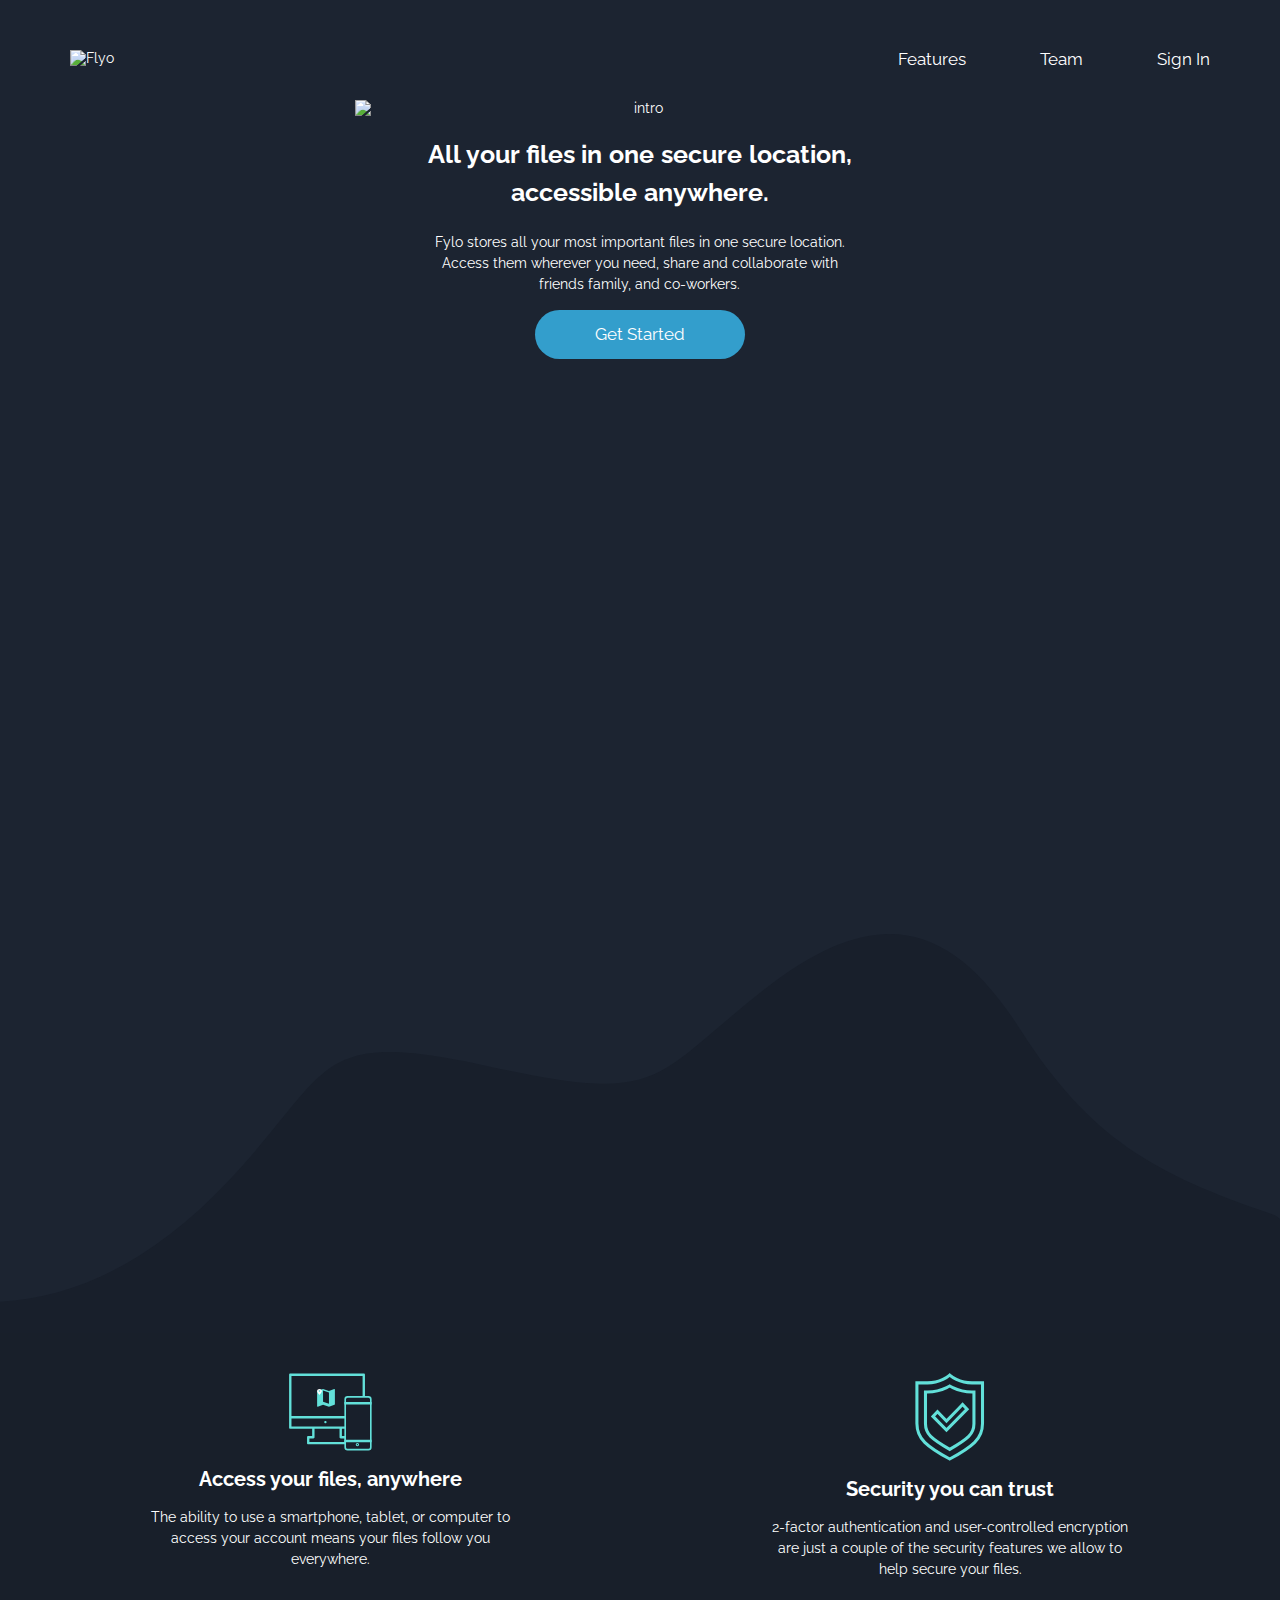
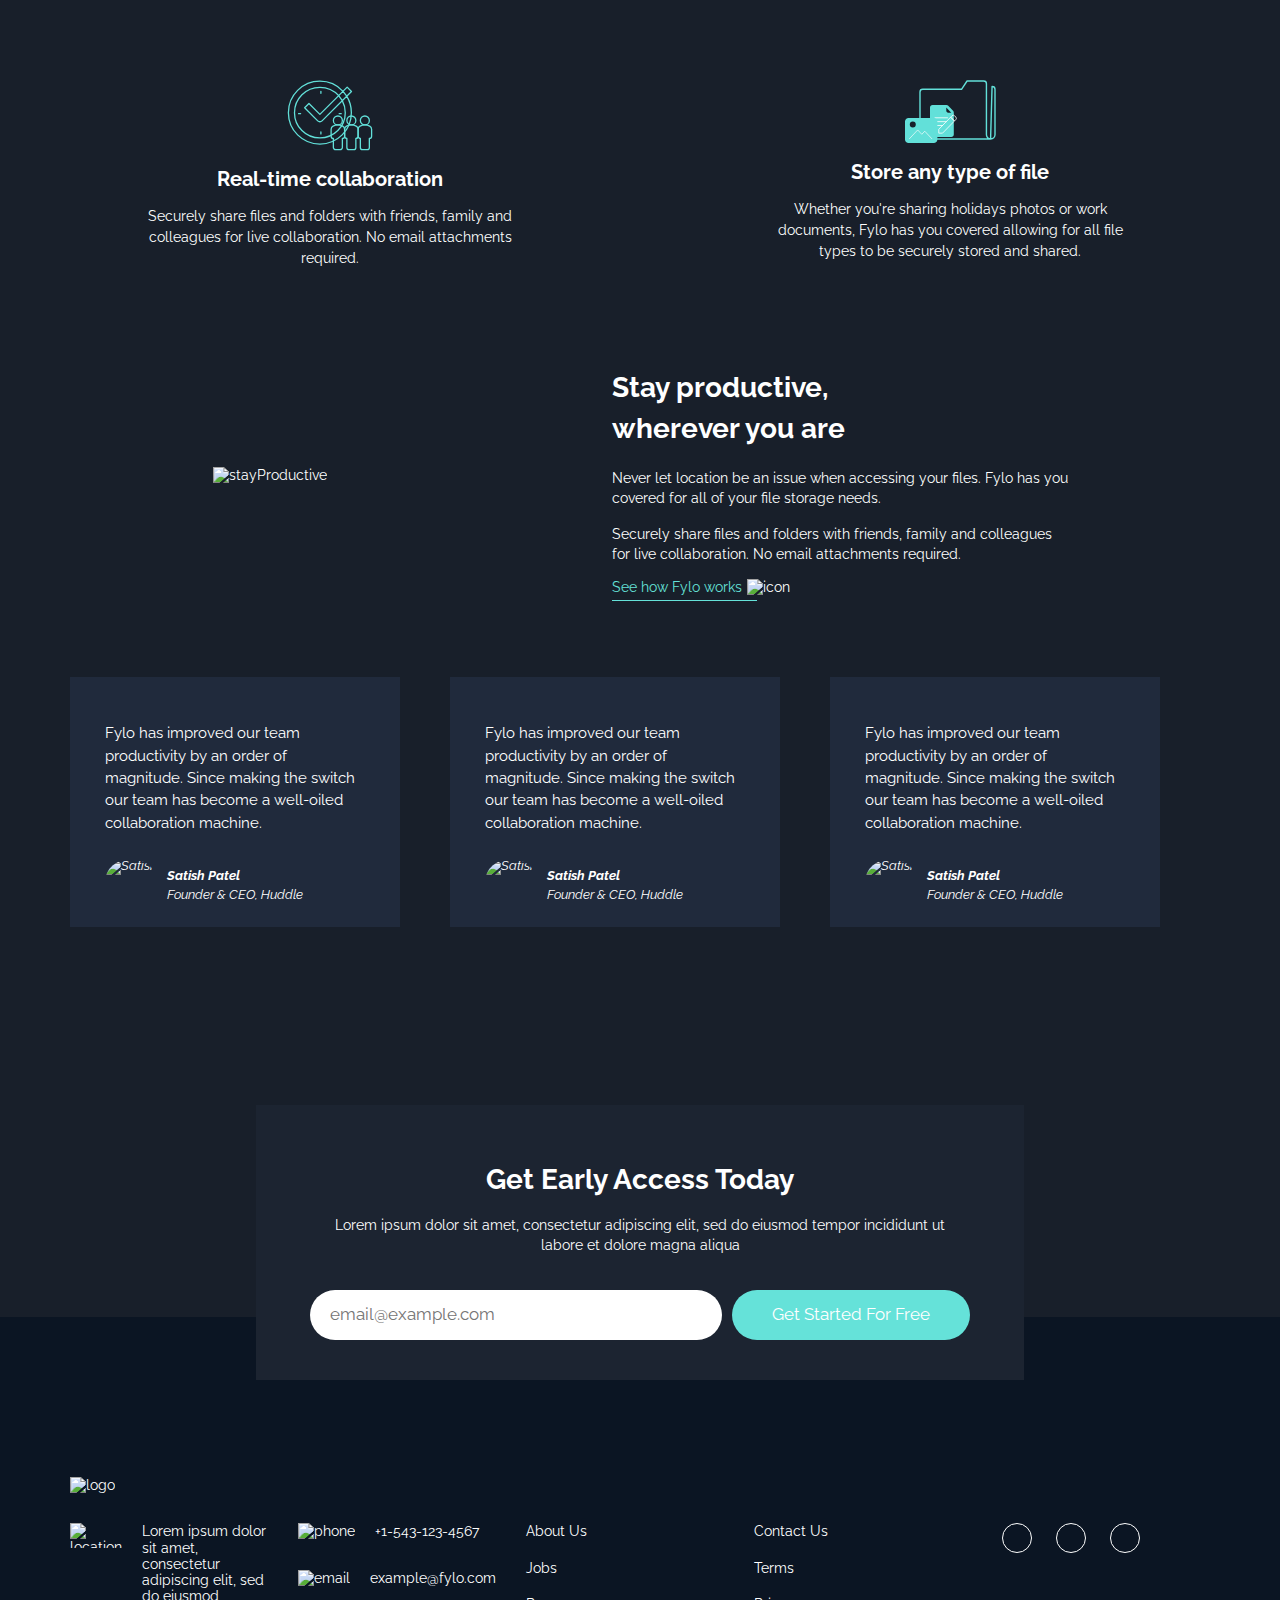
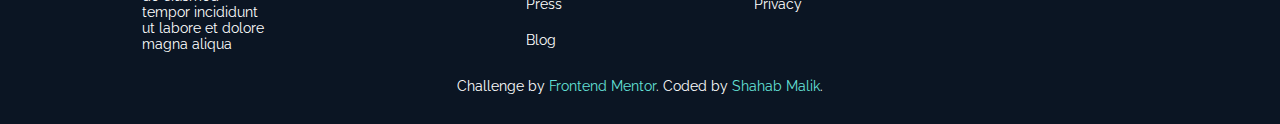
==== index.html @ 3b9532cc "Finalized" ====
<!DOCTYPE html>
<html lang="en">

<head>
    <meta charset="UTF-8">
    <meta http-equiv="X-UA-Compatible" content="IE=edge">
    <meta name="viewport" content="width=device-width, initial-scale=1.0">
    <!-- Css Files -->
    <link rel="stylesheet" href="Resources/css/style.css">
    <link rel="stylesheet" href="Vendors/css/normalize.css">
    <link rel="stylesheet" href="Resources/css/quries.css">
    <!-- Css Files -->

    <!-- Google Fonts  -->
    <link rel="preconnect" href="https://fonts.googleapis.com">
    <link rel="preconnect" href="https://fonts.gstatic.com" crossorigin>
    <link href="https://fonts.googleapis.com/css2?family=Raleway:wght@400;700&display=swap" rel="stylesheet">
    <!-- Google Fonts -->
    <!-- Favicon -->
    <link rel="icon" type="image/png" sizes="32x32" href="Resources/images/favicon-32x32.png">
    <!-- Favicon -->
    <link rel="stylesheet" href="https://use.fontawesome.com/releases/v5.15.4/css/all.css" integrity="sha384-DyZ88mC6Up2uqS4h/KRgHuoeGwBcD4Ng9SiP4dIRy0EXTlnuz47vAwmeGwVChigm" crossorigin="anonymous">
    <title>Flyo</title>
</head>

<body>
    <header>
        <div class="row">
            <div class="logo">
                <img src="resources/images/logo.svg" alt="Flyo">
            </div>
            <nav>
                <ul class="main-nav">
                    <li>
                        <a href="#">Features</a>
                    </li>
                    <li>
                        <a href="#">Team</a>
                    </li>
                    <li>
                        <a href="#"> Sign In</a>
                    </li>
                </ul>
            </nav>


        </div>

    </header>
    <section class="hero">
        <div class="row">
            <div class="hero-textbox">

                <img src="resources/images/illustration-intro.png" alt="intro">


                <h2>
                    All your files in one secure location, accessible anywhere.
                </h2>
                <p class="header-para">
                    Fylo stores all your most important files in one secure location. Access them wherever you need, share and collaborate with friends family, and co-workers.
                </p>
                <button>Get Started</button>

            </div>
        </div>
    </section>
    <section class="features-section">
        <div class="row">
            <div class="main">
                <div class="features">
                    <img src="Resources/images/icon-access-anywhere.svg" alt="feature 1" class="feature-images">
                    <h3>
                        Access your files, anywhere
                    </h3>
                    <p>The ability to use a smartphone, tablet, or computer to access your account means your files follow you everywhere.</p>
                </div>
                <div class="features">
                    <img src="Resources/images/icon-security.svg" alt="feature 2" class="feature-images">
                    <h3>
                        Security you can trust
                    </h3>
                    <p>2-factor authentication and user-controlled encryption are just a couple of the security features we allow to help secure your files.</p>
                </div>
                <div class="features">
                    <img src="Resources/images/icon-collaboration.svg" alt="feature 3" class="feature-images">
                    <h3>

                        Real-time collaboration

                    </h3>
                    <p>Securely share files and folders with friends, family and colleagues for live collaboration. No email attachments required.</p>
                </div>
                <div class="features">
                    <img src="Resources/images/icon-any-file.svg" alt="feature 4" class="feature-images">
                    <h3>
                        Store any type of file
                    </h3>
                    <p> Whether you're sharing holidays photos or work documents, Fylo has you covered allowing for all file types to be securely stored and shared.</p>
                </div>
            </div>
        </div>
    </section>
    <section class="stay-productive">
        <div class="row">
            <div class="flex-container">
                <div class="img-container">
                    <img src="resources/images/illustration-stay-productive.png" alt="stayProductive" class="img-productive">
                </div>
                <div class="content-container">
                    <h1>Stay productive, wherever you are</h1>
                    <p class="para-1"> Never let location be an issue when accessing your files. Fylo has you covered for all of your file storage needs.</p>
                    <p class="para-2">
                        Securely share files and folders with friends, family and colleagues for live collaboration. No email attachments required.
                    </p>
                    <div class="anchor">
                        <a href="#">See how Fylo works</a><img src="resources/images/icon-arrow.svg" alt="icon">
                    </div>

                </div>
            </div>
        </div>
    </section>
    <section class="testimonial">
        <div class="row">
            <img src="resources/images/bg-quotes.png" alt="quotation">
            <div class="card-container">

                <div class="card">
                    <blockquote>
                        Fylo has improved our team productivity by an order of magnitude. Since making the switch our team has become a well-oiled collaboration machine.
                    </blockquote>

                    <cite>
                    <!-- <cite><img src="resources/images/profile-1.jpg" alt="Satish"><h4>Satish Patel</h4><p> Founder & CEO, Huddle</p></cite> -->
                    <img src="resources/images/profile-1.jpg" alt="Satish">
                    <div class="customer-info">
                        <h4>Satish Patel</h4>
                        <p> Founder & CEO, Huddle</p>


                    </div>
                    </cite>
                </div>
                <div class="card">
                    <blockquote>
                        Fylo has improved our team productivity by an order of magnitude. Since making the switch our team has become a well-oiled collaboration machine.
                    </blockquote>

                    <cite>
                    <!-- <cite><img src="resources/images/profile-1.jpg" alt="Satish"><h4>Satish Patel</h4><p> Founder & CEO, Huddle</p></cite> -->
                    <img src="resources/images/profile-1.jpg" alt="Satish">
                    <div class="customer-info">
                        <h4>Satish Patel</h4>
                        <p> Founder & CEO, Huddle</p>


                    </div>
                    </cite>
                </div>
                <div class="card">
                    <blockquote>
                        Fylo has improved our team productivity by an order of magnitude. Since making the switch our team has become a well-oiled collaboration machine.
                    </blockquote>

                    <cite>
                    <!-- <cite><img src="resources/images/profile-1.jpg" alt="Satish"><h4>Satish Patel</h4><p> Founder & CEO, Huddle</p></cite> -->
                    <img src="resources/images/profile-1.jpg" alt="Satish">
                    <div class="customer-info">
                        <h4>Satish Patel</h4>
                        <p> Founder & CEO, Huddle</p>


                    </div>
                    </cite>
                </div>



            </div>
        </div>
    </section>
    <section class="signup">
        <div class="signup-container">
            <div class="box">

                <h1>Get Early Access Today</h1>
                <p> Lorem ipsum dolor sit amet, consectetur adipiscing elit, sed do eiusmod tempor incididunt ut labore et dolore magna aliqua</p>


                <form action="get">
                    <input type="email" class="signup-input" placeholder="email@example.com" required><button class="signup-button" type="submit">Get Started For Free</button>
                </form>
            </div>

        </div>
    </section>
    <footer>
        <div class="row">
            <div class="footer-logo">
                <img src="resources/images/logo.svg" alt="logo" class="footer-logo-img">
            </div>
            <div class="footer-container">
                <div class="footer-box box-1">
                    <div class="location">
                        <img src="resources/images/icon-location.svg" alt="location">
                        <p>
                            Lorem ipsum dolor sit amet, consectetur adipiscing elit, sed do eiusmod tempor incididunt ut labore et dolore magna aliqua</p>
                    </div>
                </div>
                <div class="footer-box">
                    <div class="phone">
                        <img src="resources/images/icon-phone.svg" alt="phone">
                        <p> +1-543-123-4567</p>
                    </div>
                    <div class="email">
                        <img src="resources/images/icon-email.svg" alt="email">
                        <p> example@fylo.com</p>
                    </div>
                </div>
                <div class="footer-box">
                    <ul class="footer-links">
                        <li>
                            <a href="#">About Us</a>
                        </li>
                        <li>
                            <a href="#">Jobs</a>
                        </li>
                        <li>
                            <a href="#">Press</a>
                        </li>
                        <li>
                            <a href="#">Blog</a>
                        </li>
                    </ul>
                </div>
                <div class="footer-box">
                    <ul class="footer-links">
                        <li>
                            <a href="#">Contact Us</a>
                        </li>
                        <li>
                            <a href="#">Terms</a>
                        </li>
                        <li>
                            <a href="#">Privacy</a>
                        </li>

                    </ul>
                </div>
                <div class="footer-box">
                    <ul class="social-links">
                        <li>
                            <a href="#"><i class="fab fa-facebook-f"></i></a>
                        </li>
                        <li>
                            <a href="#"><i class="fab fa-twitter"></i></a>
                        </li>
                        <li>
                            <a href="#"><i class="fab fa-instagram"></i></a>
                        </li>

                    </ul>
                </div>
            </div>
            <div class="copyright">
                Challenge by <a href="https://www.frontendmentor.io?ref=challenge" target="_blank">Frontend Mentor</a>. Coded by <a href="#">Shahab Malik</a>.
            </div>
        </div>
    </footer>
</body>

</html>

</html>
---- Resources/css/style.css ----
/*Basic Setup*/

* {
    padding: 0;
    margin: 0;
    box-sizing: border-box;
}

html,
body {
    background-color: hsl(217, 28%, 15%);
    color: #fff;
    font-family: 'Raleway', sans-serif;
    font-weight: 400;
    font-size: 14px;
    text-rendering: optimizeLegibility;
    overflow-x: hidden;
}


/*Reusable component */

.row {
    max-width: 1140px;
    margin: 0 auto;
}

section {
    padding: 40px 0px;
}


/* Header */

header {
    padding: 50px 20px;
}

.logo img {
    width: 100px;
    float: left;
}

.main-nav {
    float: right;
    list-style: none;
}

.main-nav li {
    display: inline-block;
    margin-left: 70px;
}

.main-nav li a {
    color: white;
    font-size: 120%;
    text-decoration: none;
    transition: all .5s;
    -webkit-transition: all .5s;
    -moz-transition: all .5s;
    -ms-transition: all .5s;
    -o-transition: all .5s;
}

.main-nav li a:hover {
    font-weight: 600;
    text-decoration: underline;
}

.hero-textbox {
    display: flex;
    flex-direction: column;
    justify-content: center;
    align-items: center;
}

.hero {
    background-image: url("img/bg-curvy-desktop.svg");
    background-size: 100%;
    background-repeat: no-repeat;
    min-height: 137vh;
    text-align: center;
    background-position: bottom;
    padding: 0px;
}

.hero-textbox img {
    width: 50%;
}

.hero-textbox h2 {
    width: 40%;
    font-size: 180%;
    word-spacing: .7px;
    line-height: 150%;
    margin: 20px 0px;
}

.hero-textbox p {
    width: 37%;
    font-size: 100%;
    line-height: 150%;
}

.hero-textbox button {
    padding: 15px 60px;
    margin-top: 15px;
    border-radius: 30px;
    -webkit-border-radius: 30px;
    -moz-border-radius: 30px;
    -ms-border-radius: 30px;
    -o-border-radius: 30px;
    border: none;
    color: white;
    cursor: pointer;
    background-color: hsl(198, 60%, 50%);
    transition: all .3s;
    -webkit-transition: all .3s;
    -moz-transition: all .3s;
    -ms-transition: all .3s;
    -o-transition: all .3s;
    font-size: 120%;
}

.hero-textbox button:hover {
    background-color: hsl(176, 68%, 64%);
}

.features-section,
.stay-productive,
.testimonial,
.signup {
    background-color: hsl(218, 28%, 13%);
}


/* 
.main {
    display: flex;
    justify-content: space-evenly;
    align-items: center;
    flex-direction: row;
    flex-wrap: wrap;
}

.features {
    flex-basis: 40%;
} */

.main {
    display: grid;
    grid-template-columns: 33% 33%;
    justify-content: space-around;
    grid-gap: 100px;
}

.features {
    text-align: center;
}

.features img {
    margin-bottom: 15px;
}

.features h3 {
    margin-bottom: 15px;
    font-size: 140%;
}

.features p {
    line-height: 150%;
}

.flex-container {
    display: flex;
    justify-content: space-around;
    align-items: center;
}

.content-container {
    flex-basis: 40%;
}

.content-container h1 {
    width: 60%;
    line-height: 145%;
}

.content-container .para-1,
.content-container .para-2 {
    margin-bottom: 15px;
    line-height: 145%;
}

.img-container img {
    width: 90%;
}

.anchor {
    transition: all .3s;
    -webkit-transition: all .3s;
    -moz-transition: all .3s;
    -ms-transition: all .3s;
    -o-transition: all .3s;
}

.anchor a {
    color: hsl(176, 68%, 64%);
    margin-right: 5px;
    text-decoration: none;
}

.anchor img {
    display: inline-block;
    margin-bottom: -4px;
}

.anchor::after {
    display: block;
    content: '';
    height: 1px;
    width: 145px;
    background-color: hsl(176, 68%, 64%);
    flex-direction: column;
    margin-top: 5px;
    cursor: pointer
}

.anchor:hover.anchor a {
    color: white;
}

.anchor:hover.anchor a {
    color: white;
}

.anchor:hover.anchor::after {
    background-color: white;
}

.card {
    height: 250px;
    width: 450px;
    padding: 45px 35px;
    background-color: hsl(219, 30%, 18%);
    margin-right: 50px;
    margin-top: 50px;
}

cite {
    font-size: 90%;
    margin-top: 25px;
    display: flex;
}

cite img {
    height: 45px;
    border-radius: 50%;
    margin-right: 10px;
}

.customer-info {
    margin-top: 10px;
}

.customer-info h4 {
    margin-bottom: 5px;
}

blockquote {
    font-size: 110%;
    line-height: 145%;
}

.card-container {
    display: flex;
    margin-top: -70px;
}

.box {
    width: 60%;
    padding: 40px 40px;
    background-color: hsl(217, 28%, 15%);
    text-align: center;
    margin-top: 200px;
}

.signup-container {
    display: flex;
    justify-content: center;
    align-items: center;
    height: 30vh;
}

.box p {
    padding: 0px 5%;
    line-height: 145%;
    margin-bottom: 20px;
}

.signup-button {
    padding: 15px 40px;
    margin-top: 15px;
    border-radius: 30px;
    -webkit-border-radius: 30px;
    -moz-border-radius: 30px;
    -ms-border-radius: 30px;
    -o-border-radius: 30px;
    border: none;
    color: white;
    cursor: pointer;
    background-color: hsl(176, 68%, 64%);
    font-size: 120%;
}

.signup-input {
    padding: 15px 20px;
    margin-top: 15px;
    border-radius: 30px;
    -webkit-border-radius: 30px;
    -moz-border-radius: 30px;
    -ms-border-radius: 30px;
    -o-border-radius: 30px;
    border: none;
    font-size: 120%;
    width: 60%;
    margin-right: 10px;
}

*:focus {
    outline: none;
}

footer {
    padding: 30px 20px;
    background-color: hsl(216, 53%, 9%);
    padding-top: 160px;
}

.footer-logo-img {
    width: 100px;
}

.footer-container {
    margin-top: 30px;
    display: flex;
    justify-content: space-between;
}

.footer-box {
    flex-basis: 300px;
}

.location,
.phone,
.email {
    display: flex;
    padding-right: 30px
}

.location img {
    height: 25px;
    margin-right: 20px;
}

.phone img,
.email img {
    margin-right: 20px;
    margin-bottom: 30px;
}

.footer-links {
    list-style: none;
}

.footer-links li {
    margin-bottom: 20px;
}

.footer-links li a {
    text-decoration: none;
    color: white;
    transition: all .3s;
    -webkit-transition: all .3s;
    -moz-transition: all .3s;
    -ms-transition: all .3s;
    -o-transition: all .3s;
}

.footer-links li a:hover {
    font-size: 110%;
    font-weight: 600;
}

.social-links {
    list-style: none;
    display: inline-block;
}

.social-links li {
    display: inline-block;
    margin-left: 20px;
    height: 30px;
    width: 30px;
    padding: 5px 5px;
    border: 1px solid white;
    text-align: center;
    border-radius: 50%;
    -webkit-border-radius: 50%;
    -moz-border-radius: 50%;
    -ms-border-radius: 50%;
    -o-border-radius: 50%;
    transition: all .3s;
    -webkit-transition: all .3s;
    -moz-transition: all .3s;
    -ms-transition: all .3s;
    -o-transition: all .3s;
}

.fab {
    color: white;
}

.social-links li:hover .fab {
    color: hsl(176, 68%, 64%);
}

.copyright {
    text-align: center;
    margin-top: 10px;
}

.copyright a {
    color: hsl(176, 68%, 64%);
    text-decoration: none;
}

.copyright a:hover {
    color: white;
}
---- Resources/css/quries.css ----
@media only screen and (max-width:480px) {
    .hero {
        min-height: 100vh;
    }
    .main-nav li {
        display: inline-block;
        margin-left: 10px;
    }
    .main-nav li a {
        font-size: 100%;
    }
    .card {
        height: auto;
        width: 90%;
        margin-right: 0px;
        margin-top: 50px;
    }
    .signup-input {
        padding: 15px 20px;
        margin-top: 15px;
        border-radius: 30px;
        -webkit-border-radius: 30px;
        -moz-border-radius: 30px;
        -ms-border-radius: 30px;
        -o-border-radius: 30px;
        border: none;
        font-size: 120%;
        width: 90%;
        margin-right: 10px;
    }
    .signup-container {
        display: flex;
        justify-content: center;
        align-items: center;
        height: 0vh;
    }
    .main {
        display: grid;
        grid-template-columns: 90%;
        justify-content: space-around;
        grid-gap: 100px;
        flex-direction: column;
    }
    .logo img {
        width: 80px;
        float: left;
    }
    .hero-textbox img {
        width: 90%;
    }
}

@media only screen and (max-width:767px) {
    .flex-container {
        display: flex;
        justify-content: space-around;
        align-items: center;
        flex-direction: column;
    }
    .content-container {
        flex-basis: 0%;
        width: 80%;
    }
    .content-container h1 {
        width: 90%;
        line-height: 145%;
    }
    .main-nav li {
        display: inline-block;
        margin-left: 20px;
    }
    .signup-container {
        display: flex;
        justify-content: center;
        align-items: center;
        height: 60vh;
    }
    .box {
        width: 90%;
        padding: 40px 40px;
        background-color: hsl(217, 28%, 15%);
        text-align: center;
        margin-top: 100px;
    }
    .hero-textbox h2 {
        width: 90%;
        font-size: 180%;
        word-spacing: .7px;
        line-height: 150%;
        margin: 20px 0px;
    }
    .hero-textbox p {
        width: 90%;
        font-size: 100%;
        line-height: 150%;
    }
}

@media only screen and (max-width:940px) {
    .footer-container {
        margin-top: 30px;
        display: flex;
        justify-content: space-between;
        flex-direction: column;
        align-items: center;
    }
    .footer-box {
        flex-basis: 100px;
    }
    .social-links li {
        margin-right: 20px;
        margin-left: 0px;
    }
    .box {
        width: 90%;
        padding: 40px 40px;
        background-color: hsl(217, 28%, 15%);
        text-align: center;
        margin-top: 200px;
    }
}

@media only screen and (max-width:1200px) {
    .row {
        padding: 0px 2%;
    }
    .card-container {
        display: flex;
        margin-top: -70px;
        flex-direction: column;
        align-items: center;
    }
}
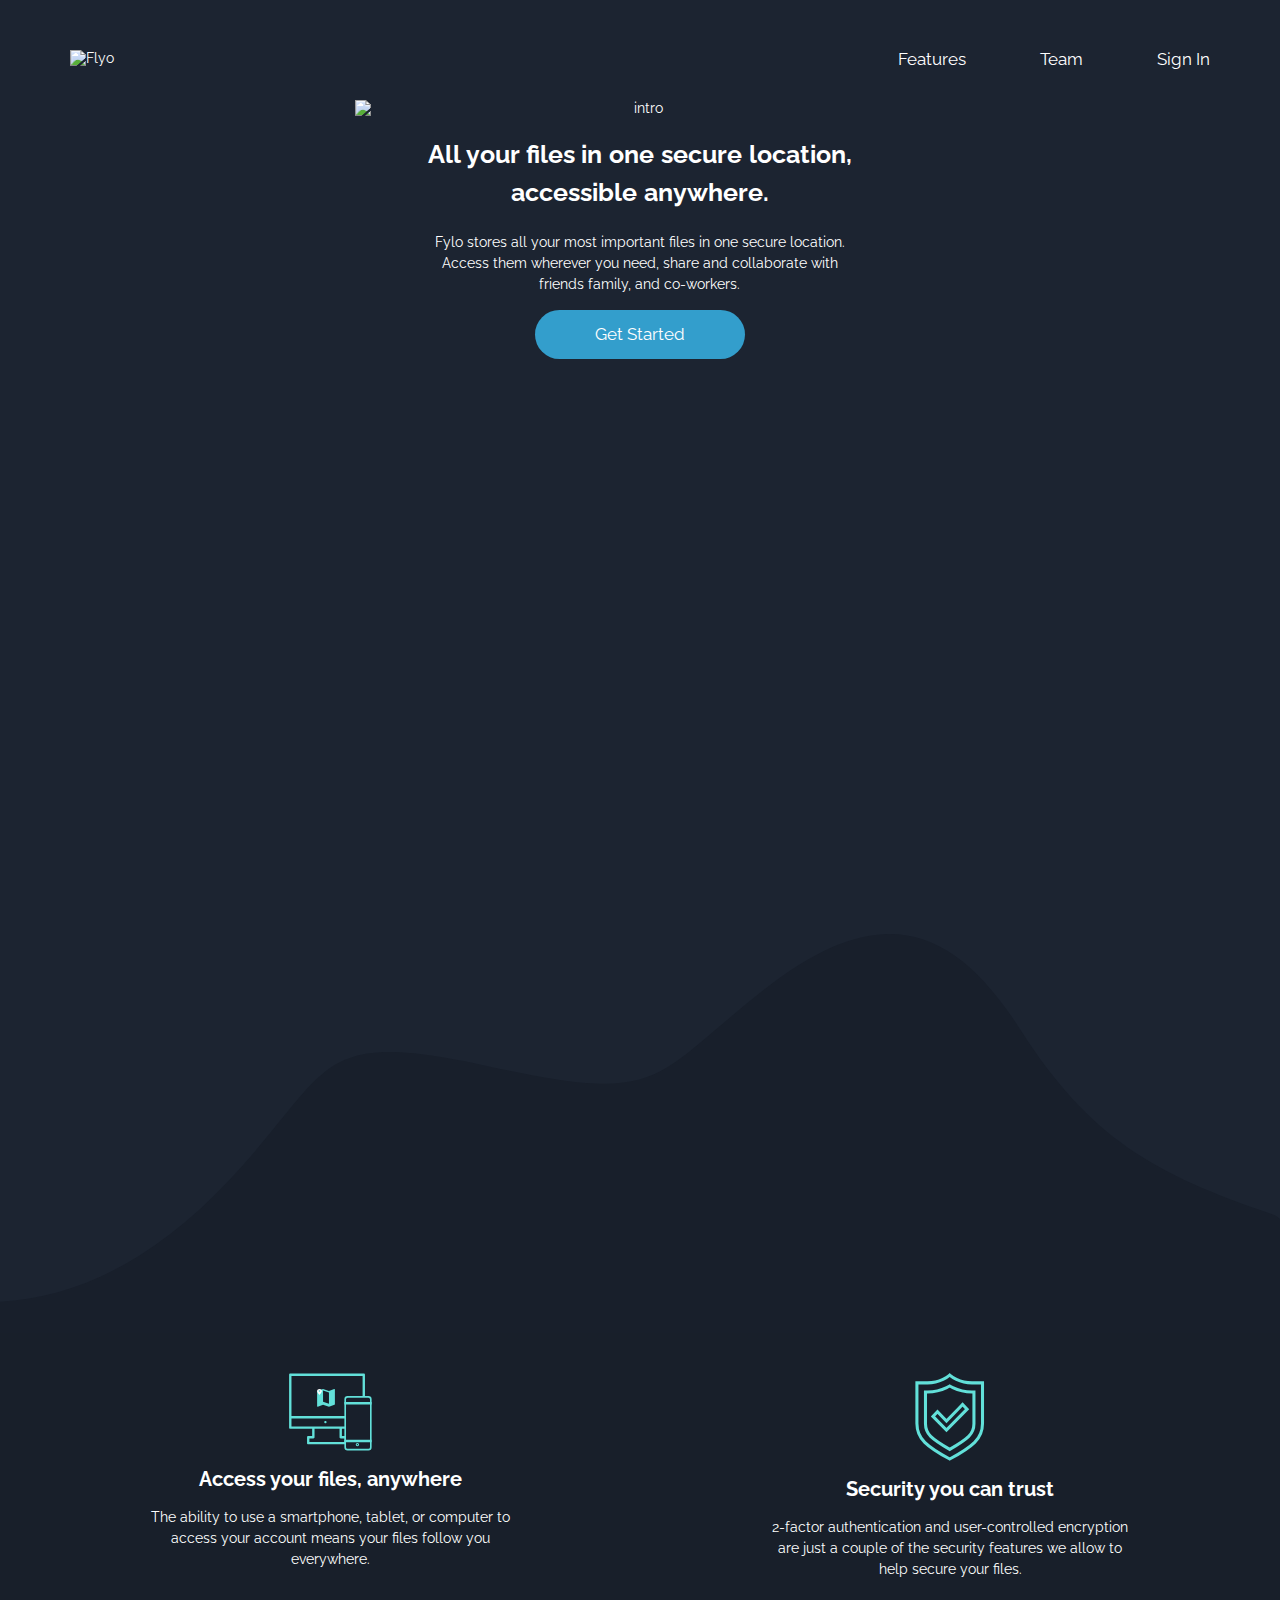
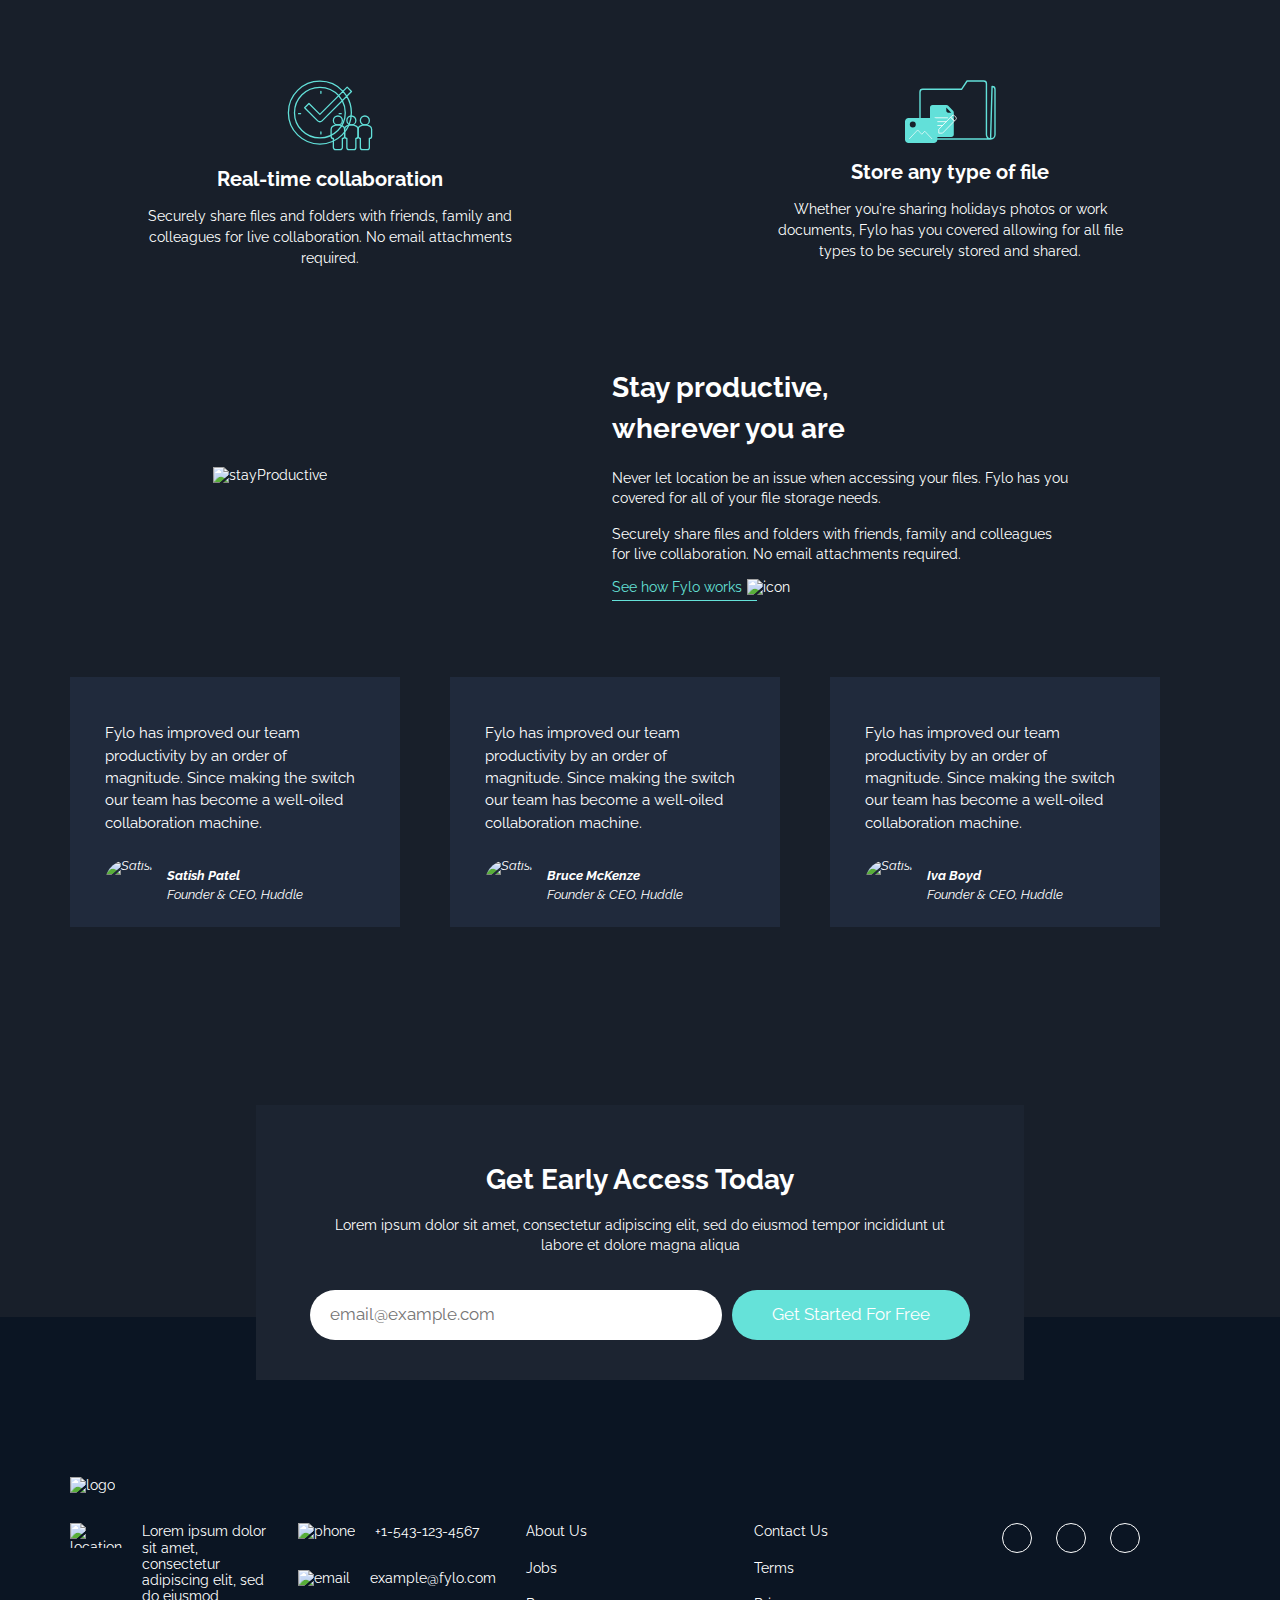
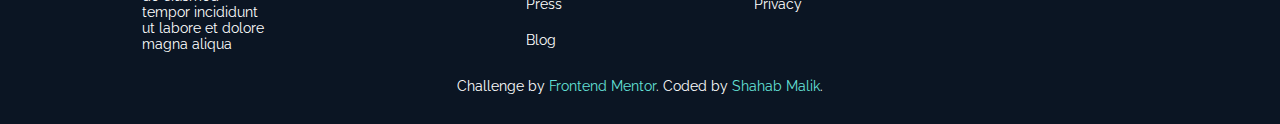
==== commit ad258d24: "added hyperlink" ====
--- a/index.html
+++ b/index.html
@@ -137,8 +137,6 @@
                     <div class="customer-info">
                         <h4>Satish Patel</h4>
                         <p> Founder & CEO, Huddle</p>
-
-
                     </div>
                     </cite>
                 </div>
@@ -149,9 +147,10 @@
 
                     <cite>
                     <!-- <cite><img src="resources/images/profile-1.jpg" alt="Satish"><h4>Satish Patel</h4><p> Founder & CEO, Huddle</p></cite> -->
-                    <img src="resources/images/profile-1.jpg" alt="Satish">
+                    <img src="resources/images/profile-2.jpg" alt="Satish">
                     <div class="customer-info">
-                        <h4>Satish Patel</h4>
+                        <h4>Bruce McKenze
+                        </h4>
                         <p> Founder & CEO, Huddle</p>
 
 
@@ -165,9 +164,10 @@
 
                     <cite>
                     <!-- <cite><img src="resources/images/profile-1.jpg" alt="Satish"><h4>Satish Patel</h4><p> Founder & CEO, Huddle</p></cite> -->
-                    <img src="resources/images/profile-1.jpg" alt="Satish">
+                    <img src="resources/images/profile-3.jpg" alt="Satish">
                     <div class="customer-info">
-                        <h4>Satish Patel</h4>
+                        <h4>
+                            Iva Boyd </h4>
                         <p> Founder & CEO, Huddle</p>
 
 
@@ -264,7 +264,7 @@
                 </div>
             </div>
             <div class="copyright">
-                Challenge by <a href="https://www.frontendmentor.io?ref=challenge" target="_blank">Frontend Mentor</a>. Coded by <a href="#">Shahab Malik</a>.
+                Challenge by <a href="https://www.frontendmentor.io?ref=challenge" target="_blank">Frontend Mentor</a>. Coded by <a href="https://github.com/shahabmalik996/Fylo-Dark-Theme-Landing-Page">Shahab Malik</a>.
             </div>
         </div>
     </footer>
--- a/Resources/css/style.css
+++ b/Resources/css/style.css
@@ -311,6 +311,10 @@
     cursor: pointer;
     background-color: hsl(176, 68%, 64%);
     font-size: 120%;
+}
+
+.signup-button:hover {
+    opacity: .7;
 }
 
 .signup-input {
